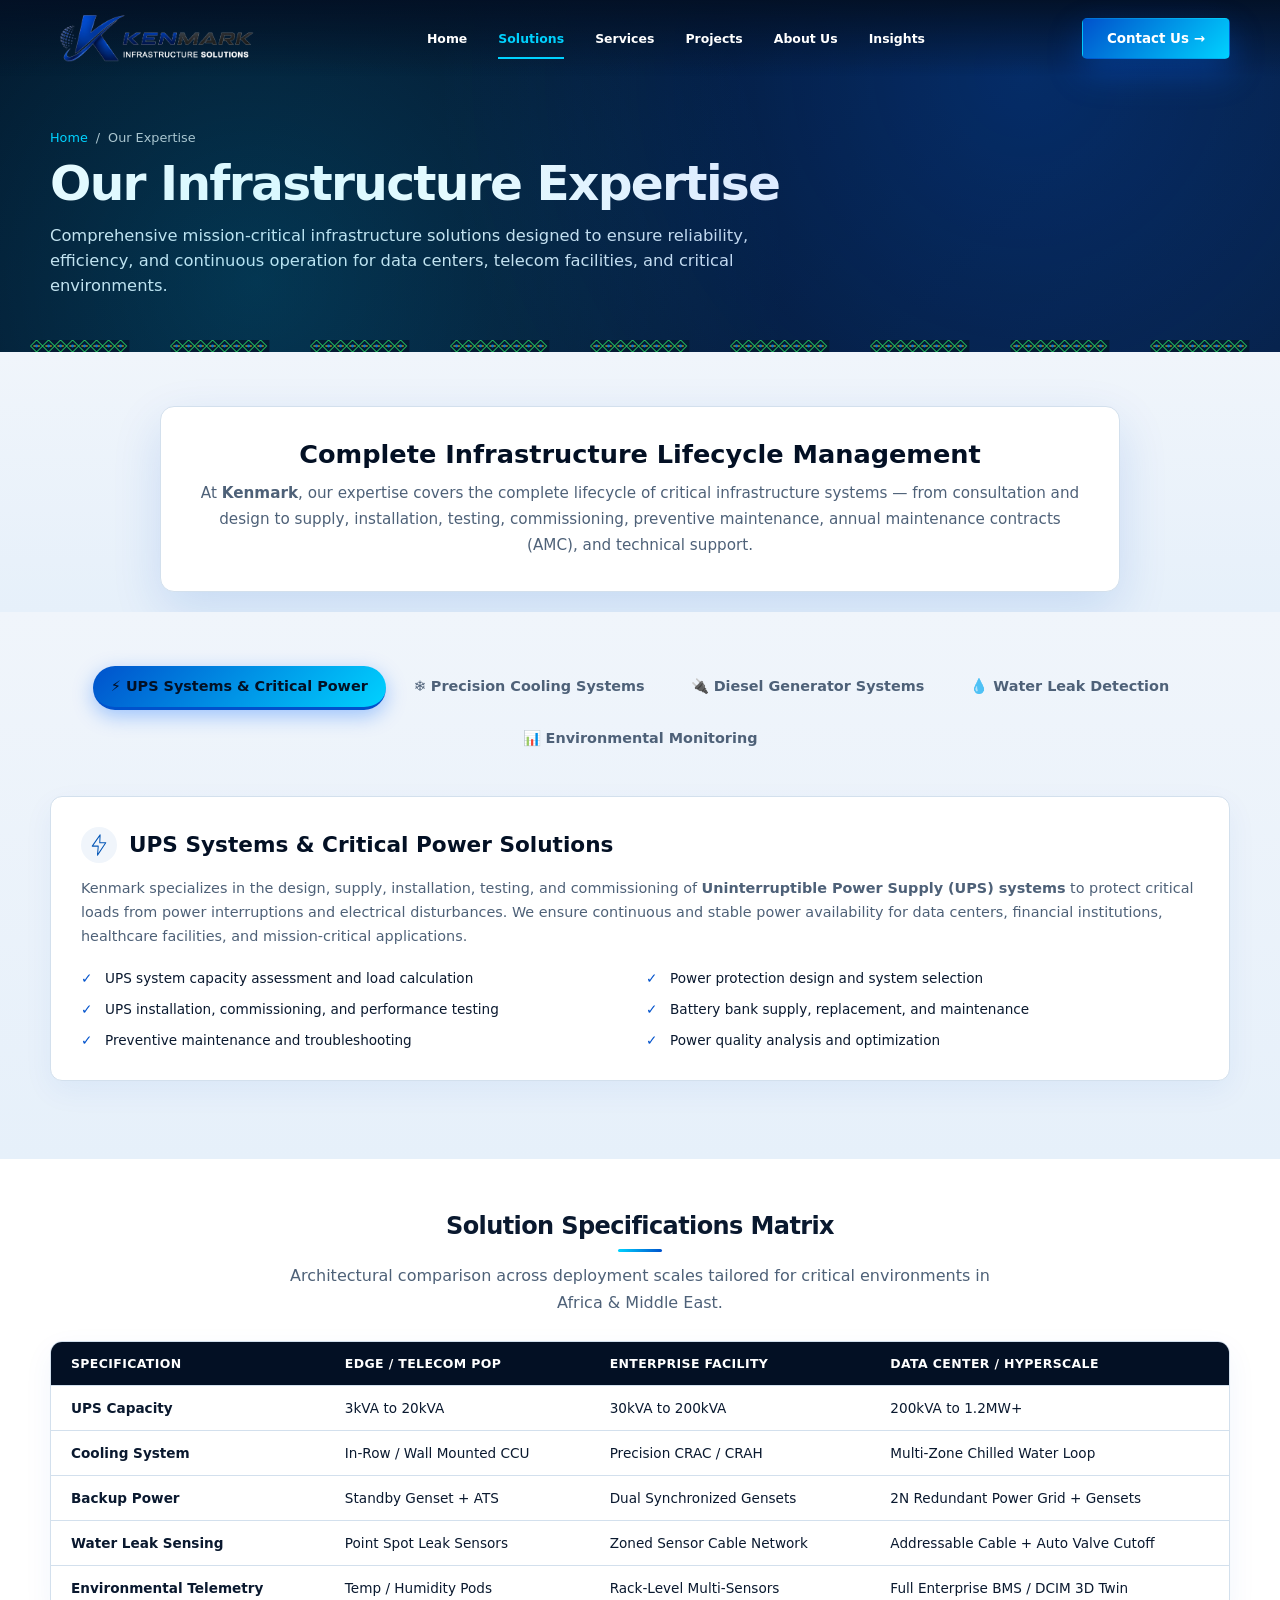
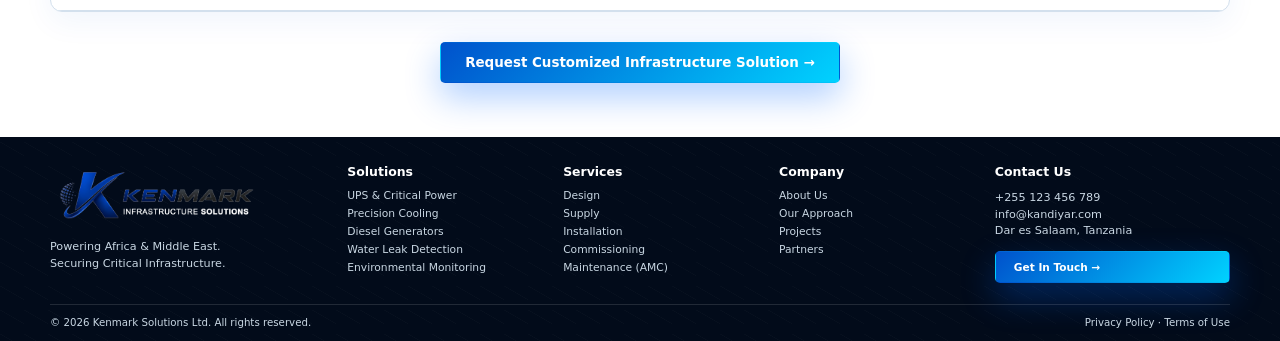
==== solutions.html @ 5325b86f "Add files via upload" ====
<!doctype html>
<!-- ============================================================
     Project   : Kenmark Solutions Ltd — Website
     Author    : Vinoth Sakthivel
     Email     : vinoth@kandiyar.com
     Version   : 1.0
     ============================================================ -->
<html lang="en">

<head>
  <meta charset="utf-8">
  <meta name="viewport" content="width=device-width,initial-scale=1">
  <meta name="description"
    content="Kenmark Expertise — UPS Systems, Precision Cooling, Generators, Water Leak Detection, and Environmental Monitoring across Africa & Middle East.">
  <title>Our Expertise & Solutions — Kenmark Solutions Ltd</title>
  <link rel="stylesheet" href="css/style.css">
</head>

<body>
  <header class="site-header">
    <div class="container nav">
      <a href="index.html"><img class="logo" src="assets/logo.svg" alt="Kenmark Solutions Ltd"></a>
      <nav class="nav-links" aria-label="Main navigation">
        <a href="index.html">Home</a>
        <a href="solutions.html" class="active">Solutions</a>
        <a href="services.html">Services</a>
        <a href="projects.html">Projects</a>
        <a href="about.html">About Us</a>
        <a href="insights.html">Insights</a>
      </nav>
      <div class="nav-actions">
        <a class="btn btn-primary" href="contact.html">Contact Us →</a>
        <button class="menu-btn" aria-label="Open navigation">☰</button>
      </div>
    </div>
  </header>

  <main>
    <section class="page-hero">
      <div class="container">
        <div class="breadcrumb">
          <a href="index.html">Home</a> <span>/</span> <span>Our Expertise</span>
        </div>
        <h1 class="page-title reveal visible">Our Infrastructure Expertise</h1>
        <p class="page-subtitle reveal visible delay1">
          Comprehensive mission-critical infrastructure solutions designed to ensure reliability, efficiency, and
          continuous operation for data centers, telecom facilities, and critical environments.
        </p>
      </div>
    </section>

    <!-- Overview Intro -->
    <section class="py-section bg-light" style="padding-bottom:20px;">
      <div class="container">
        <div
          style="background:#fff; border-radius:14px; padding:32px; border:1px solid var(--line); box-shadow:var(--shadow); max-width:960px; margin:0 auto; text-align:center;">
          <h2 style="color:var(--navy); font-size:1.6rem; margin:0 0 12px;">Complete Infrastructure Lifecycle Management
          </h2>
          <p style="color:var(--muted); font-size:0.95rem; line-height:1.7; margin:0;">
            At <strong>Kenmark</strong>, our expertise covers the complete lifecycle of critical infrastructure systems
            — from consultation and design to supply, installation, testing, commissioning, preventive maintenance,
            annual maintenance contracts (AMC), and technical support.
          </p>
        </div>
      </div>
    </section>

    <!-- Tabbed Expertise Categories -->
    <section class="py-section bg-light">
      <div class="container tabs-container">
        <div class="filter-bar">
          <button class="filter-btn active tab-btn" data-tab="ups-tab">⚡ UPS Systems & Critical Power</button>
          <button class="filter-btn tab-btn" data-tab="cooling-tab">❄️ Precision Cooling Systems</button>
          <button class="filter-btn tab-btn" data-tab="generator-tab">🔌 Diesel Generator Systems</button>
          <button class="filter-btn tab-btn" data-tab="leak-tab">💧 Water Leak Detection</button>
          <button class="filter-btn tab-btn" data-tab="monitoring-tab">📊 Environmental Monitoring</button>
        </div>

        <!-- 1. UPS Systems & Critical Power -->
        <div class="tab-content active" id="ups-tab">
          <div class="solution-detail-card reveal visible">
            <h3><img src="assets/icons/power.svg" alt=""> UPS Systems & Critical Power Solutions</h3>
            <p style="color:var(--muted); font-size:0.9rem; line-height:1.65;">
              Kenmark specializes in the design, supply, installation, testing, and commissioning of
              <strong>Uninterruptible Power Supply (UPS) systems</strong> to protect critical loads from power
              interruptions and electrical disturbances. We ensure continuous and stable power availability for data
              centers, financial institutions, healthcare facilities, and mission-critical applications.
            </p>
            <ul class="solution-features-list" style="margin-top:20px;">
              <li>UPS system capacity assessment and load calculation</li>
              <li>Power protection design and system selection</li>
              <li>UPS installation, commissioning, and performance testing</li>
              <li>Battery bank supply, replacement, and maintenance</li>
              <li>Preventive maintenance and troubleshooting</li>
              <li>Power quality analysis and optimization</li>
            </ul>
          </div>
        </div>

        <!-- 2. Precision Cooling Systems -->
        <div class="tab-content" id="cooling-tab">
          <div class="solution-detail-card">
            <h3><img src="assets/icons/cooling.svg" alt=""> Precision Cooling Systems</h3>
            <p style="color:var(--muted); font-size:0.9rem; line-height:1.65;">
              Maintaining the correct temperature and humidity conditions is essential for data center reliability.
              Kenmark provides advanced <strong>precision cooling solutions</strong> to maintain optimal environmental
              conditions for sensitive IT equipment, preventing overheating and extending equipment operational life.
            </p>
            <ul class="solution-features-list" style="margin-top:20px;">
              <li>CRAC / CCU precision air conditioning systems</li>
              <li>Cooling capacity assessment and system selection</li>
              <li>Server room cooling analysis and hot spot identification</li>
              <li>Airflow management and cooling optimization</li>
              <li>Installation, commissioning, and servicing</li>
              <li>Preventive maintenance and energy efficiency improvement</li>
            </ul>
          </div>
        </div>

        <!-- 3. Diesel Generator Systems -->
        <div class="tab-content" id="generator-tab">
          <div class="solution-detail-card">
            <h3><img src="assets/icons/power.svg" alt=""> Diesel Generator Systems</h3>
            <p style="color:var(--muted); font-size:0.9rem; line-height:1.65;">
              Kenmark delivers dependable backup power solutions to ensure business continuity during utility power
              failures. We help organizations maintain uninterrupted operations with reliable standby power solutions.
            </p>
            <ul class="solution-features-list" style="margin-top:20px;">
              <li>Generator capacity assessment and load calculation</li>
              <li>Supply, installation, and commissioning support</li>
              <li>Synchronization and integration with critical power systems</li>
              <li>Preventive maintenance and performance testing</li>
              <li>Fuel system and operational reliability checks</li>
              <li>Automatic transfer switch (ATS) integration</li>
            </ul>
          </div>
        </div>

        <!-- 4. Water Leak Detection Systems -->
        <div class="tab-content" id="leak-tab">
          <div class="solution-detail-card">
            <h3><img src="assets/icons/security.svg" alt=""> Water Leak Detection Systems</h3>
            <p style="color:var(--muted); font-size:0.9rem; line-height:1.65;">
              Water leakage can create significant risks in data centers and critical facilities. Kenmark provides
              intelligent <strong>water leak detection solutions</strong> designed to identify and prevent potential
              damage to minimize downtime and protect infrastructure assets.
            </p>
            <ul class="solution-features-list" style="margin-top:20px;">
              <li>Leak detection cable and sensor installation</li>
              <li>Monitoring system integration</li>
              <li>Early warning alerts and alarm configuration</li>
              <li>Protection for raised floors, cooling systems, and critical areas</li>
              <li>Zone-based & addressable leak locating</li>
              <li>Automated shut-off valve integration</li>
            </ul>
          </div>
        </div>

        <!-- 5. Data Center Environmental Monitoring Systems -->
        <div class="tab-content" id="monitoring-tab">
          <div class="solution-detail-card">
            <h3><img src="assets/icons/monitoring.svg" alt=""> Data Center Environmental Monitoring Systems</h3>
            <p style="color:var(--muted); font-size:0.9rem; line-height:1.65;">
              Kenmark provides advanced environmental monitoring solutions to maintain visibility and control over
              critical data center conditions. By providing real-time visibility, we help customers identify potential
              risks, improve efficiency, and maintain a highly reliable operating environment.
            </p>
            <ul class="solution-features-list" style="margin-top:20px;">
              <li>Temperature and humidity monitoring</li>
              <li>Rack-level environmental monitoring</li>
              <li>Power and energy monitoring</li>
              <li>Alarm management and notification systems</li>
              <li>Integration with BMS / DCIM platforms</li>
              <li>Real-time telemetry & historical audit reporting</li>
            </ul>
          </div>
        </div>

      </div>
    </section>

    <!-- Technical Spec Table Section -->
    <section class="py-section" style="background:#fff;">
      <div class="container">
        <h2 class="title">Solution Specifications Matrix</h2>
        <p class="subtitle">Architectural comparison across deployment scales tailored for critical environments in
          Africa & Middle East.</p>

        <div class="spec-table-wrapper">
          <table class="spec-table">
            <thead>
              <tr>
                <th>Specification</th>
                <th>Edge / Telecom POP</th>
                <th>Enterprise Facility</th>
                <th>Data Center / Hyperscale</th>
              </tr>
            </thead>
            <tbody>
              <tr>
                <td><strong>UPS Capacity</strong></td>
                <td>3kVA to 20kVA</td>
                <td>30kVA to 200kVA</td>
                <td>200kVA to 1.2MW+</td>
              </tr>
              <tr>
                <td><strong>Cooling System</strong></td>
                <td>In-Row / Wall Mounted CCU</td>
                <td>Precision CRAC / CRAH</td>
                <td>Multi-Zone Chilled Water Loop</td>
              </tr>
              <tr>
                <td><strong>Backup Power</strong></td>
                <td>Standby Genset + ATS</td>
                <td>Dual Synchronized Gensets</td>
                <td>2N Redundant Power Grid + Gensets</td>
              </tr>
              <tr>
                <td><strong>Water Leak Sensing</strong></td>
                <td>Point Spot Leak Sensors</td>
                <td>Zoned Sensor Cable Network</td>
                <td>Addressable Cable + Auto Valve Cutoff</td>
              </tr>
              <tr>
                <td><strong>Environmental Telemetry</strong></td>
                <td>Temp / Humidity Pods</td>
                <td>Rack-Level Multi-Sensors</td>
                <td>Full Enterprise BMS / DCIM 3D Twin</td>
              </tr>
            </tbody>
          </table>
        </div>

        <div style="text-align:center; margin-top:30px;">
          <a href="contact.html" class="btn btn-primary">Request Customized Infrastructure Solution →</a>
        </div>
      </div>
    </section>
  </main>

  <footer>
    <div class="container">
      <div class="footer-grid">
        <div>
          <img class="footer-logo" src="assets/logo.svg" alt="Kenmark Solutions Ltd">
          <p>Powering Africa & Middle East.<br>Securing Critical Infrastructure.</p>
        </div>
        <div>
          <h4>Solutions</h4>
          <a href="solutions.html">UPS & Critical Power</a>
          <a href="solutions.html">Precision Cooling</a>
          <a href="solutions.html">Diesel Generators</a>
          <a href="solutions.html">Water Leak Detection</a>
          <a href="solutions.html">Environmental Monitoring</a>
        </div>
        <div>
          <h4>Services</h4>
          <a href="services.html">Design</a>
          <a href="services.html">Supply</a>
          <a href="services.html">Installation</a>
          <a href="services.html">Commissioning</a>
          <a href="services.html">Maintenance (AMC)</a>
        </div>
        <div>
          <h4>Company</h4>
          <a href="about.html">About Us</a>
          <a href="services.html">Our Approach</a>
          <a href="projects.html">Projects</a>
          <a href="about.html#partners">Partners</a>
        </div>
        <div>
          <h4>Contact Us</h4>
          <p>+255 123 456 789<br>info@kandiyar.com<br>Dar es Salaam, Tanzania</p>
          <a class="btn btn-primary" href="contact.html">Get In Touch →</a>
        </div>
      </div>
      <div class="copyright">
        <span>© 2026 Kenmark Solutions Ltd. All rights reserved.</span>
        <span>Privacy Policy · Terms of Use</span>
      </div>
    </div>
  </footer>

  <script src="js/app.js"></script>
</body>

</html>
---- css/style.css ----
/*
 * ============================================================
 *  Project   : Kenmark Solutions Ltd — Website
 *  Author    : Vinoth Sakthivel
 *  Email     : vinoth@kandiyar.com
 *  Version   : 1.0
 * ============================================================
 */
:root{
  --navy:#031024;--navy-2:#081d3d;--blue:#0052cc;--electric:#0066ff;--cyan:#00d2ff;--accent:#00d2ff;--gold:#00d2ff;
  --ink:#0a192f;--muted:#4e6178;--surface:#f0f5fb;--line:#d3e0ed;--white:#fff;--container:1180px;
  --shadow:0 18px 50px rgba(0,82,204,.14)
}
*{box-sizing:border-box}html{scroll-behavior:smooth}body{margin:0;font-family:Inter,system-ui,-apple-system,"Segoe UI",sans-serif;color:var(--ink);background:#fff;overflow-x:hidden}
img{display:block;max-width:100%}a{text-decoration:none;color:inherit}button{font:inherit}.container{width:min(calc(100% - 40px),var(--container));margin:auto}
.section{padding:34px 0}.title{text-align:center;font-size:1.5rem;line-height:1.15;letter-spacing:-.025em;margin:0 0 10px}.title:after{content:"";display:block;width:44px;height:3px;margin:9px auto 0;background:linear-gradient(90deg,var(--cyan),var(--blue));border-radius:3px}.subtitle{max-width:720px;margin:0 auto;color:var(--muted);text-align:center;line-height:1.7}
.btn{display:inline-flex;align-items:center;justify-content:center;gap:10px;padding:12px 24px;border-radius:5px;font-size:.84rem;font-weight:800;border:1px solid transparent;transition:.25s}.btn:hover{transform:translateY(-3px)}
.btn-primary{color:#fff;background:linear-gradient(135deg,var(--blue),var(--cyan));box-shadow:0 14px 35px rgba(0,102,255,.32)}.btn-primary:hover{background:linear-gradient(135deg,#0044b3,#00bfff);box-shadow:0 16px 40px rgba(0,102,255,.45)}
.btn-outline{color:#fff;border-color:rgba(255,255,255,.55);background:rgba(255,255,255,.04);backdrop-filter:blur(10px)}
.site-header{position:fixed;inset:0 0 auto;z-index:60;transition:.3s;background:linear-gradient(to bottom,rgba(3,16,36,.92),transparent)}
.site-header.scrolled{background:rgba(3,16,36,.95);backdrop-filter:blur(16px);box-shadow:0 8px 28px rgba(0,0,0,.25)}
.nav{height:76px;display:flex;align-items:center;justify-content:space-between;gap:25px}.logo{width:220px;height:auto}.nav-links{display:flex;gap:31px;color:#fff;font-weight:600;font-size:.78rem}.nav-links a{position:relative}.nav-links a:after{content:"";position:absolute;left:0;right:100%;bottom:-13px;height:2px;background:var(--cyan);transition:.25s}.nav-links a:hover:after{right:0}
.nav-actions{display:flex;gap:20px;align-items:center}.nav-actions .btn{min-width:145px}.flag{width:27px;border-radius:2px}.menu-btn{display:none;background:none;border:0;color:#fff;font-size:1.5rem}

.hero{min-height:490px;height:50vw;max-height:600px;position:relative;color:#fff;display:flex;align-items:center;background:var(--navy);overflow:hidden}
.hero:before{content:"";position:absolute;inset:0;background:linear-gradient(90deg,#031024 0%,rgba(3,16,36,.97) 40%,rgba(3,16,36,.50) 67%,rgba(3,16,36,.18)),url("../assets/images/hero-data-center-kilimanjaro.jpg") 72% center/cover no-repeat;transform:scale(1.03);animation:heroZoom 16s ease-in-out infinite alternate}
@keyframes heroZoom{to{transform:scale(1.10) translateX(-1.2%)}}
.hero:after{content:"";position:absolute;inset:0;background:radial-gradient(circle at 26% 47%,rgba(0,102,255,.28),transparent 33%),linear-gradient(to top,rgba(3,16,36,.5),transparent 40%)}
.hero-inner{position:relative;z-index:2;padding-top:82px}.hero-copy{max-width:550px}.hero h1{font-size:clamp(2.7rem,4.25vw,4rem);line-height:1.05;letter-spacing:-.04em;margin:0 0 14px}.hero h1 span{color:var(--cyan)}
.hero p{font-size:1rem;line-height:1.45;color:#eef5fa;max-width:520px;margin:0}.hero-actions{display:flex;gap:16px;flex-wrap:wrap;margin-top:18px}.hero-actions .btn{min-width:180px}
.feature-row{display:grid;grid-template-columns:repeat(4,1fr);gap:0;margin-top:28px;max-width:710px}.feature{display:flex;gap:10px;align-items:center;padding:10px 14px 0 0;font-size:.72rem;line-height:1.4;font-weight:700}.feature img{width:32px;height:32px;filter:drop-shadow(0 2px 4px rgba(0,102,255,.3))}
.pattern-bar{position:absolute;left:0;right:0;bottom:0;height:17px;z-index:3;background:url("../assets/icons/tanzania-pattern.svg") center/140px 17px repeat-x}

.process{background:#fff}.process-grid{display:grid;grid-template-columns:repeat(5,1fr) 1.1fr;gap:18px;margin-top:20px;position:relative}.process-grid:before{content:"";position:absolute;left:7%;right:15%;top:43px;border-top:2px dotted #00bfff}
.process-item{text-align:center;position:relative;z-index:1}.orb{width:82px;height:82px;margin:0 auto 10px;border-radius:50%;background:#fff;border:1px solid var(--line);box-shadow:0 7px 20px rgba(3,16,36,.13),0 0 0 6px rgba(0,102,255,.05);display:grid;place-items:center;transition:.35s}.orb img{width:43px}.process-item:hover .orb{transform:translateY(-9px) rotate(3deg);border-color:#00d2ff;box-shadow:0 18px 40px rgba(0,102,255,.25)}
.process-item h3{margin:0 0 5px;font-size:.92rem;line-height:1.05}.process-item p{margin:0;color:var(--muted);font-size:.72rem;line-height:1.4}.map-badge{display:flex;align-items:center;justify-content:center;position:relative;z-index:1}.map-badge img{width:180px}

.solutions{background:linear-gradient(180deg,#f0f5fb,#e6f0fa);padding-top:0}.solution-shell{background:rgba(225,236,248,.8);border:1px solid #d3e2f2;border-radius:10px;padding:16px 18px 20px;box-shadow:0 12px 35px rgba(3,16,36,.07)}
.solutions .title{font-size:1.25rem}.solutions .title:after{display:none}.solution-grid{display:grid;grid-template-columns:repeat(6,1fr);gap:10px;margin-top:14px}.solution-card{background:#fff;border-radius:7px;overflow:hidden;box-shadow:0 7px 18px rgba(3,16,36,.07);border:1px solid #d8e4f0;transition:.35s;transform-style:preserve-3d;position:relative}
.solution-card:after{content:"";position:absolute;bottom:0;left:25%;right:25%;height:2px;background:var(--blue)}.solution-card:nth-child(6):after{background:var(--cyan)}.solution-card:hover{transform:translateY(-9px);box-shadow:0 22px 45px rgba(0,82,204,.18)}.solution-image{height:112px;width:100%;object-fit:cover}.solution-body{padding:17px 13px 18px}.solution-icon{width:40px;height:40px;margin-top:-38px;margin-bottom:7px;border-radius:50%;background:#fff;padding:8px;box-shadow:0 4px 15px rgba(0,0,0,.15)}.solution-card h3{font-size:.87rem;line-height:1.05;margin:0 0 6px}.solution-card p{font-size:.69rem;line-height:1.4;color:var(--muted);margin:0}

.why{color:#fff;position:relative;background:linear-gradient(90deg,#031024 0%,#082852 50%,rgba(3,16,36,.45)),url("../assets/images/dar-es-salaam.jpg") right center/55% 100% no-repeat;overflow:hidden}
.why:after{content:"";position:absolute;right:-60px;top:-160px;width:360px;height:360px;border-radius:50%;background:conic-gradient(#0052cc 0 25%,#00d2ff 25% 50%,#031024 50% 75%,#0066ff 75% 100%);opacity:.65}
.why{padding:27px 0}.why-inner{position:relative;z-index:2;max-width:740px;margin-left:max(20px,calc((100% - var(--container))/2))}.why h2{font-size:1.35rem;margin:0 0 20px}.why h2:after{content:"";display:block;width:34px;height:2px;margin-top:8px;background:var(--cyan)}.reasons{display:grid;grid-template-columns:repeat(4,1fr);gap:22px}.reason{font-size:.72rem}.reason strong{display:block;margin-bottom:7px}.reason p{color:#d0dfeb;line-height:1.45;margin:0}

.stats-partners{display:grid;grid-template-columns:.85fr 1.35fr;min-height:205px}.stats-panel{padding:25px 50px;background:linear-gradient(135deg,#003db3,#031024);color:#fff}.stats-panel h2,.partner-panel h2{font-size:1.25rem;margin:0}.stats-grid{display:grid;grid-template-columns:repeat(4,1fr);gap:16px;margin:18px 0}.stat{padding-right:10px;border-right:1px solid rgba(255,255,255,.14)}.stat:last-child{border:0}.stat b{display:block;color:var(--cyan);font-size:1.55rem}.stat span{font-size:.67rem;color:#d9e5ef}
.stats-panel .btn{padding:9px 20px;font-size:.7rem}.partner-panel{padding:25px 42px 0;background:#f4f8fc}.partner-panel h2{color:#0052cc}.industry-grid{display:grid;grid-template-columns:repeat(6,1fr);gap:12px;margin-top:14px}.industry{text-align:center;color:var(--navy);font-size:.68rem}.industry .industry-icon{font-size:1.65rem;color:var(--blue);margin-bottom:6px}
.partner-logos{display:flex;justify-content:space-around;align-items:center;gap:20px;flex-wrap:wrap;margin:14px -42px 0;padding:16px 28px;border-top:1px solid #dce6ef;background:#fff}.partner-logos img{width:auto;height:34px;max-width:135px;object-fit:contain;filter:saturate(.95);transition:transform .25s ease,filter .25s ease}.partner-logos img.partner-logo-large{height:46px;max-width:165px}.partner-logos img:hover{transform:translateY(-2px);filter:saturate(1.15)}

footer{background:#020b1a;color:#c9d7e3;padding:27px 0 13px;position:relative}footer:before{content:"";position:absolute;inset:0;background-image:linear-gradient(30deg,transparent 0 49%,rgba(255,255,255,.025) 50% 51%,transparent 52%);background-size:24px 24px;pointer-events:none}.footer-grid{position:relative;display:grid;grid-template-columns:1.45fr 1fr 1fr 1fr 1.3fr;gap:35px}.footer-logo{width:220px;margin-bottom:13px}.footer-grid h4{color:#fff;margin:0 0 10px;font-size:.78rem}.footer-grid a{display:block;font-size:.67rem;margin:5px 0}.footer-grid p{font-size:.7rem;line-height:1.5}.footer-grid .btn{font-size:.66rem;padding:9px 18px}.copyright{position:relative;border-top:1px solid rgba(255,255,255,.12);margin-top:16px;padding-top:11px;font-size:.64rem;display:flex;justify-content:space-between}

.reveal{opacity:0;transform:translateY(30px);transition:opacity .75s ease,transform .75s ease}.reveal.visible{opacity:1;transform:none}.delay1{transition-delay:.08s}.delay2{transition-delay:.16s}.delay3{transition-delay:.24s}.delay4{transition-delay:.32s}
.counter{font-variant-numeric:tabular-nums}

@media(max-width:1000px){
 .nav-links{display:none;position:absolute;top:75px;left:20px;right:20px;flex-direction:column;padding:24px;background:#081d3d;border-radius:14px}.nav-links.open{display:flex}.menu-btn{display:block}.nav-actions .btn{display:none}
 .feature-row{grid-template-columns:1fr 1fr}.process-grid{grid-template-columns:repeat(2,1fr)}.process-grid:before{display:none}.map-badge{grid-column:1/-1}.why-inner{margin:auto}
 .solution-grid{grid-template-columns:repeat(3,1fr)}.reasons{grid-template-columns:1fr 1fr}.stats-partners{grid-template-columns:1fr}.footer-grid{grid-template-columns:1fr 1fr}
}
@media(max-width:650px){
 .container{width:min(calc(100% - 28px),var(--container))}.section{padding:52px 0}.hero{height:auto;min-height:820px}.hero:before{background:linear-gradient(rgba(3,16,36,.86),rgba(3,16,36,.9)),url("../assets/images/hero-data-center-kilimanjaro.jpg") center/cover}.hero h1{font-size:2.9rem}.feature-row{grid-template-columns:1fr}.process-grid,.solution-grid,.reasons,.stats-grid,.industry-grid,.footer-grid{grid-template-columns:1fr}.solution-shell{padding:18px}.solution-image{height:190px}.why{background:linear-gradient(rgba(3,16,36,.91),rgba(3,16,36,.91)),url("../assets/images/dar-es-salaam.jpg") center/cover}.stats-panel,.partner-panel{padding:34px 22px}.partner-logos{margin:20px -22px 0}.copyright{display:block;line-height:1.8}
}
@media(prefers-reduced-motion:reduce){*,*:before,*:after{animation:none!important;transition:none!important;scroll-behavior:auto!important}}

/* Nav active state */
.nav-links a.active{color:var(--cyan)}
.nav-links a.active:after{right:0}

/* Page Sub-Hero Banner */
.page-hero{background:linear-gradient(135deg,var(--navy) 0%,var(--navy-2) 100%);padding:130px 0 54px;color:#fff;position:relative;overflow:hidden}
.page-hero:before{content:"";position:absolute;inset:0;background:radial-gradient(circle at 80% 20%,rgba(0,102,255,0.25),transparent 55%),radial-gradient(circle at 20% 80%,rgba(0,210,255,0.18),transparent 50%)}
.page-hero:after{content:"";position:absolute;left:0;right:0;bottom:0;height:12px;background:url("../assets/icons/tanzania-pattern.svg") center/140px 12px repeat-x}
.breadcrumb{display:flex;align-items:center;gap:8px;font-size:.8rem;color:rgba(255,255,255,.75);margin-bottom:12px;font-weight:500}
.breadcrumb a{color:var(--cyan);transition:color .2s}.breadcrumb a:hover{text-decoration:underline}
.page-title{font-size:clamp(2.1rem,3.8vw,3.2rem);font-weight:800;line-height:1.1;margin:0 0 12px;letter-spacing:-.035em;color:#fff}
.page-subtitle{font-size:1.02rem;color:#dce6ef;max-width:700px;line-height:1.55;margin:0}

/* Common Layout Utilities */
.py-section{padding:54px 0}
.bg-light{background:linear-gradient(180deg,#f0f5fb,#e6f0fa)}
.grid-2{display:grid;grid-template-columns:repeat(2,1fr);gap:28px}
.grid-3{display:grid;grid-template-columns:repeat(3,1fr);gap:26px}
.grid-4{display:grid;grid-template-columns:repeat(4,1fr);gap:22px}

/* Interactive Filter Bar */
.filter-bar{display:flex;justify-content:center;gap:10px;flex-wrap:wrap;margin:0 0 36px}
.filter-btn{padding:9px 22px;border-radius:30px;border:1px solid var(--line);background:#fff;color:var(--navy);font-size:.82rem;font-weight:700;cursor:pointer;transition:all .25s ease}
.filter-btn:hover{background:var(--navy);color:#fff;border-color:var(--navy)}
.filter-btn.active{background:linear-gradient(135deg,var(--blue),var(--cyan));color:#fff;border-color:transparent;box-shadow:0 6px 20px rgba(0,102,255,.35)}

/* Interactive Tabs */
.tab-nav{display:flex;border-bottom:2px solid var(--line);gap:24px;margin-bottom:32px;overflow-x:auto}
.tab-btn{padding:12px 18px;background:none;border:none;font-size:.9rem;font-weight:700;color:var(--muted);cursor:pointer;border-bottom:3px solid transparent;margin-bottom:-2px;transition:all .25s ease;white-space:nowrap}
.tab-btn:hover,.tab-btn.active{color:var(--navy);border-bottom-color:var(--blue)}
.tab-content{display:none}.tab-content.active{display:block;animation:fadeIn .4s ease}
@keyframes fadeIn{from{opacity:0;transform:translateY(8px)}to{opacity:1;transform:none}}

/* Solutions Detail Components */
.solution-detail-card{background:#fff;border-radius:12px;border:1px solid var(--line);box-shadow:0 10px 30px rgba(0,82,204,.06);padding:30px;margin-bottom:24px}
.solution-detail-card h3{margin:0 0 12px;font-size:1.35rem;color:var(--navy);display:flex;align-items:center;gap:12px}
.solution-detail-card h3 img{width:36px;height:36px;background:var(--surface);padding:6px;border-radius:50%}
.solution-features-list{list-style:none;padding:0;margin:18px 0 0;display:grid;grid-template-columns:repeat(2,1fr);gap:12px}
.solution-features-list li{position:relative;padding-left:24px;font-size:.85rem;color:var(--ink);line-height:1.4}
.solution-features-list li:before{content:"✓";position:absolute;left:0;top:0;color:var(--blue);font-weight:800}

/* Spec Comparison Table */
.spec-table-wrapper{overflow-x:auto;background:#fff;border-radius:12px;border:1px solid var(--line);box-shadow:0 10px 30px rgba(0,82,204,.06);margin:24px 0}
.spec-table{width:100%;border-collapse:collapse;font-size:.85rem;text-align:left}
.spec-table th,.spec-table td{padding:14px 20px;border-bottom:1px solid var(--line)}
.spec-table th{background:var(--navy);color:#fff;font-weight:700;font-size:.78rem;letter-spacing:.03em;text-transform:uppercase}
.spec-table tr:hover td{background:#f0f5fb}

/* Project & Case Study Cards */
.project-card{background:#fff;border-radius:12px;overflow:hidden;border:1px solid var(--line);box-shadow:0 8px 26px rgba(0,82,204,.06);transition:transform .3s ease,box-shadow .3s ease;display:flex;flex-direction:column}
.project-card:hover{transform:translateY(-7px);box-shadow:0 20px 45px rgba(0,82,204,.16)}
.project-card-img{height:190px;width:100%;object-fit:cover;position:relative}
.project-badge{position:absolute;top:14px;left:14px;padding:5px 12px;border-radius:20px;background:var(--navy);color:var(--cyan);font-size:.7rem;font-weight:800;letter-spacing:.02em}
.project-card-body{padding:22px;display:flex;flex-direction:column;flex:1}
.project-card h3{font-size:1.15rem;margin:0 0 8px;line-height:1.3;color:var(--navy)}
.project-card p{font-size:.84rem;color:var(--muted);line-height:1.55;margin:0 0 16px;flex:1}
.project-stats-mini{display:grid;grid-template-columns:repeat(3,1fr);gap:8px;padding-top:14px;border-top:1px solid var(--line);text-align:center;font-size:.74rem}
.project-stats-mini div strong{display:block;color:var(--blue);font-size:.95rem;font-weight:800}

/* SLA & Service Cards */
.sla-card{background:#fff;border:1px solid var(--line);border-radius:12px;padding:28px;box-shadow:0 8px 25px rgba(0,82,204,.06);transition:transform .3s ease,border-color .3s ease;position:relative;overflow:hidden}
.sla-card.recommended{border:2px solid var(--blue)}
.sla-card.recommended:before{content:"POPULAR";position:absolute;top:15px;right:-30px;background:linear-gradient(135deg,var(--blue),var(--cyan));color:#fff;font-size:.65rem;font-weight:800;padding:4px 30px;transform:rotate(45deg)}
.sla-card:hover{transform:translateY(-5px);border-color:var(--blue)}
.sla-title{font-size:1.25rem;font-weight:800;color:var(--navy);margin:0 0 6px}
.sla-subtitle{font-size:.8rem;color:var(--muted);margin-bottom:18px}
.sla-features{list-style:none;padding:0;margin:0 0 24px}
.sla-features li{padding:8px 0;border-bottom:1px dashed var(--line);font-size:.83rem;display:flex;align-items:center;gap:10px}
.sla-features li span{color:var(--blue);font-weight:800}

/* Team & Leadership Cards */
.team-card{background:#fff;border-radius:12px;overflow:hidden;border:1px solid var(--line);box-shadow:0 8px 24px rgba(0,82,204,.06);text-align:center;padding:28px 20px;transition:transform .3s ease}
.team-card:hover{transform:translateY(-6px);box-shadow:0 18px 40px rgba(0,82,204,.14)}
.team-avatar{width:96px;height:96px;border-radius:50%;margin:0 auto 16px;background:linear-gradient(135deg,var(--navy),var(--blue));display:grid;place-items:center;color:#fff;font-size:2.2rem;font-weight:800;box-shadow:0 8px 20px rgba(0,82,204,.2);border:3px solid #fff}
.team-card h3{margin:0 0 4px;font-size:1.05rem;color:var(--navy)}
.team-card .role{color:var(--blue);font-size:.78rem;font-weight:700;margin-bottom:12px}
.team-card p{font-size:.78rem;color:var(--muted);line-height:1.5;margin:0}

/* Article / Insight Cards */
.article-card{background:#fff;border-radius:12px;overflow:hidden;border:1px solid var(--line);box-shadow:0 8px 24px rgba(0,82,204,.06);display:flex;flex-direction:column;transition:transform .3s ease}
.article-card:hover{transform:translateY(-6px);box-shadow:0 18px 40px rgba(0,82,204,.14)}
.article-banner{height:160px;background:linear-gradient(135deg,var(--navy-2),var(--blue));position:relative;display:flex;align-items:flex-end;padding:16px;color:#fff}
.article-category{position:absolute;top:14px;left:14px;background:rgba(3,16,36,.85);color:var(--cyan);font-size:.68rem;font-weight:800;padding:4px 10px;border-radius:4px;backdrop-filter:blur(4px)}
.article-body{padding:22px;display:flex;flex-direction:column;flex:1}
.article-date{font-size:.72rem;color:var(--muted);margin-bottom:8px}
.article-title{font-size:1.1rem;line-height:1.35;margin:0 0 10px;color:var(--navy)}
.article-excerpt{font-size:.83rem;color:var(--muted);line-height:1.6;margin:0 0 16px;flex:1}

/* Contact & Quote Form Components */
.contact-wrapper{display:grid;grid-template-columns:1fr 1.35fr;gap:36px;align-items:start}
.contact-info-box{background:linear-gradient(135deg,var(--navy) 0%,var(--navy-2) 100%);color:#fff;border-radius:12px;padding:38px;position:relative;overflow:hidden;box-shadow:var(--shadow)}
.contact-info-box:after{content:"";position:absolute;bottom:0;left:0;right:0;height:8px;background:url("../assets/icons/tanzania-pattern.svg") center/140px 8px repeat-x}
.contact-info-item{display:flex;gap:16px;margin-bottom:28px;align-items:flex-start}
.contact-icon{width:44px;height:44px;border-radius:50%;background:rgba(255,255,255,.1);display:grid;place-items:center;font-size:1.2rem;flex-shrink:0}
.contact-info-item h4{margin:0 0 4px;font-size:.9rem;color:#fff}
.contact-info-item p{margin:0;font-size:.82rem;color:#d0dfeb;line-height:1.5}
.form-box{background:#fff;border:1px solid var(--line);border-radius:12px;padding:36px;box-shadow:var(--shadow)}
.form-group{margin-bottom:20px}
.form-group label{display:block;font-size:.82rem;font-weight:700;color:var(--navy);margin-bottom:6px}
.form-control{width:100%;padding:12px 16px;border:1px solid var(--line);border-radius:6px;font-family:inherit;font-size:.88rem;background:var(--surface);transition:border-color .25s,box-shadow .25s}
.form-control:focus{outline:none;border-color:var(--blue);background:#fff;box-shadow:0 0 0 3px rgba(0,102,255,.15)}
.form-row{display:grid;grid-template-columns:1fr 1fr;gap:18px}
.form-submit-success{background:#eaf3ff;border:1px solid #70abf8;color:#003db3;padding:16px;border-radius:8px;font-size:.88rem;font-weight:600;display:none;margin-top:16px;text-align:center}

@media(max-width:1000px){
 .grid-2,.grid-3,.grid-4,.solution-features-list,.contact-wrapper{grid-template-columns:1fr}
 .form-row{grid-template-columns:1fr}
 .tab-nav{justify-content:flex-start}
}
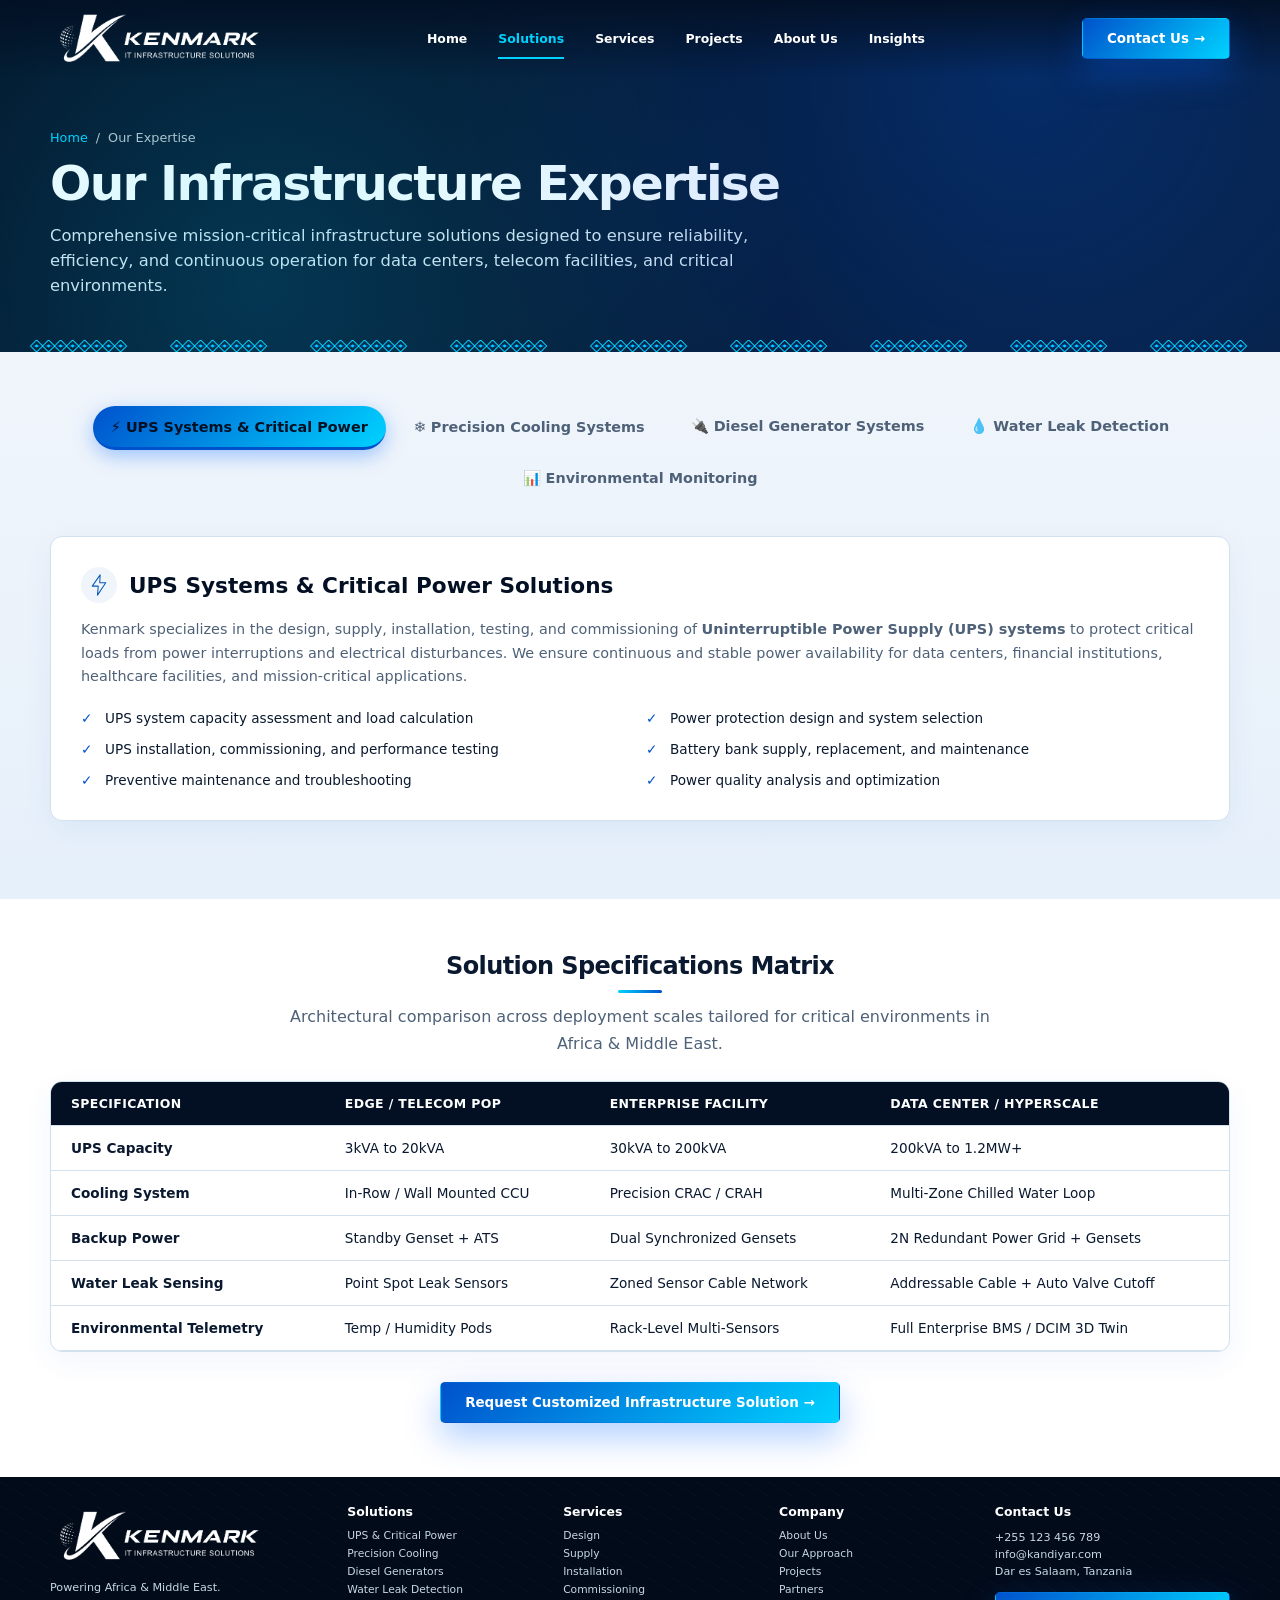
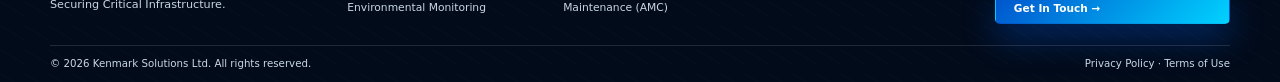
==== commit bc15177f: "Add files via upload" ====
--- a/solutions.html
+++ b/solutions.html
@@ -50,7 +50,7 @@
     </section>
 
     <!-- Overview Intro -->
-    <section class="py-section bg-light" style="padding-bottom:20px;">
+    <!--     <section class="py-section bg-light" style="padding-bottom:20px;">
       <div class="container">
         <div
           style="background:#fff; border-radius:14px; padding:32px; border:1px solid var(--line); box-shadow:var(--shadow); max-width:960px; margin:0 auto; text-align:center;">
@@ -63,7 +63,7 @@
           </p>
         </div>
       </div>
-    </section>
+    </section> -->
 
     <!-- Tabbed Expertise Categories -->
     <section class="py-section bg-light">
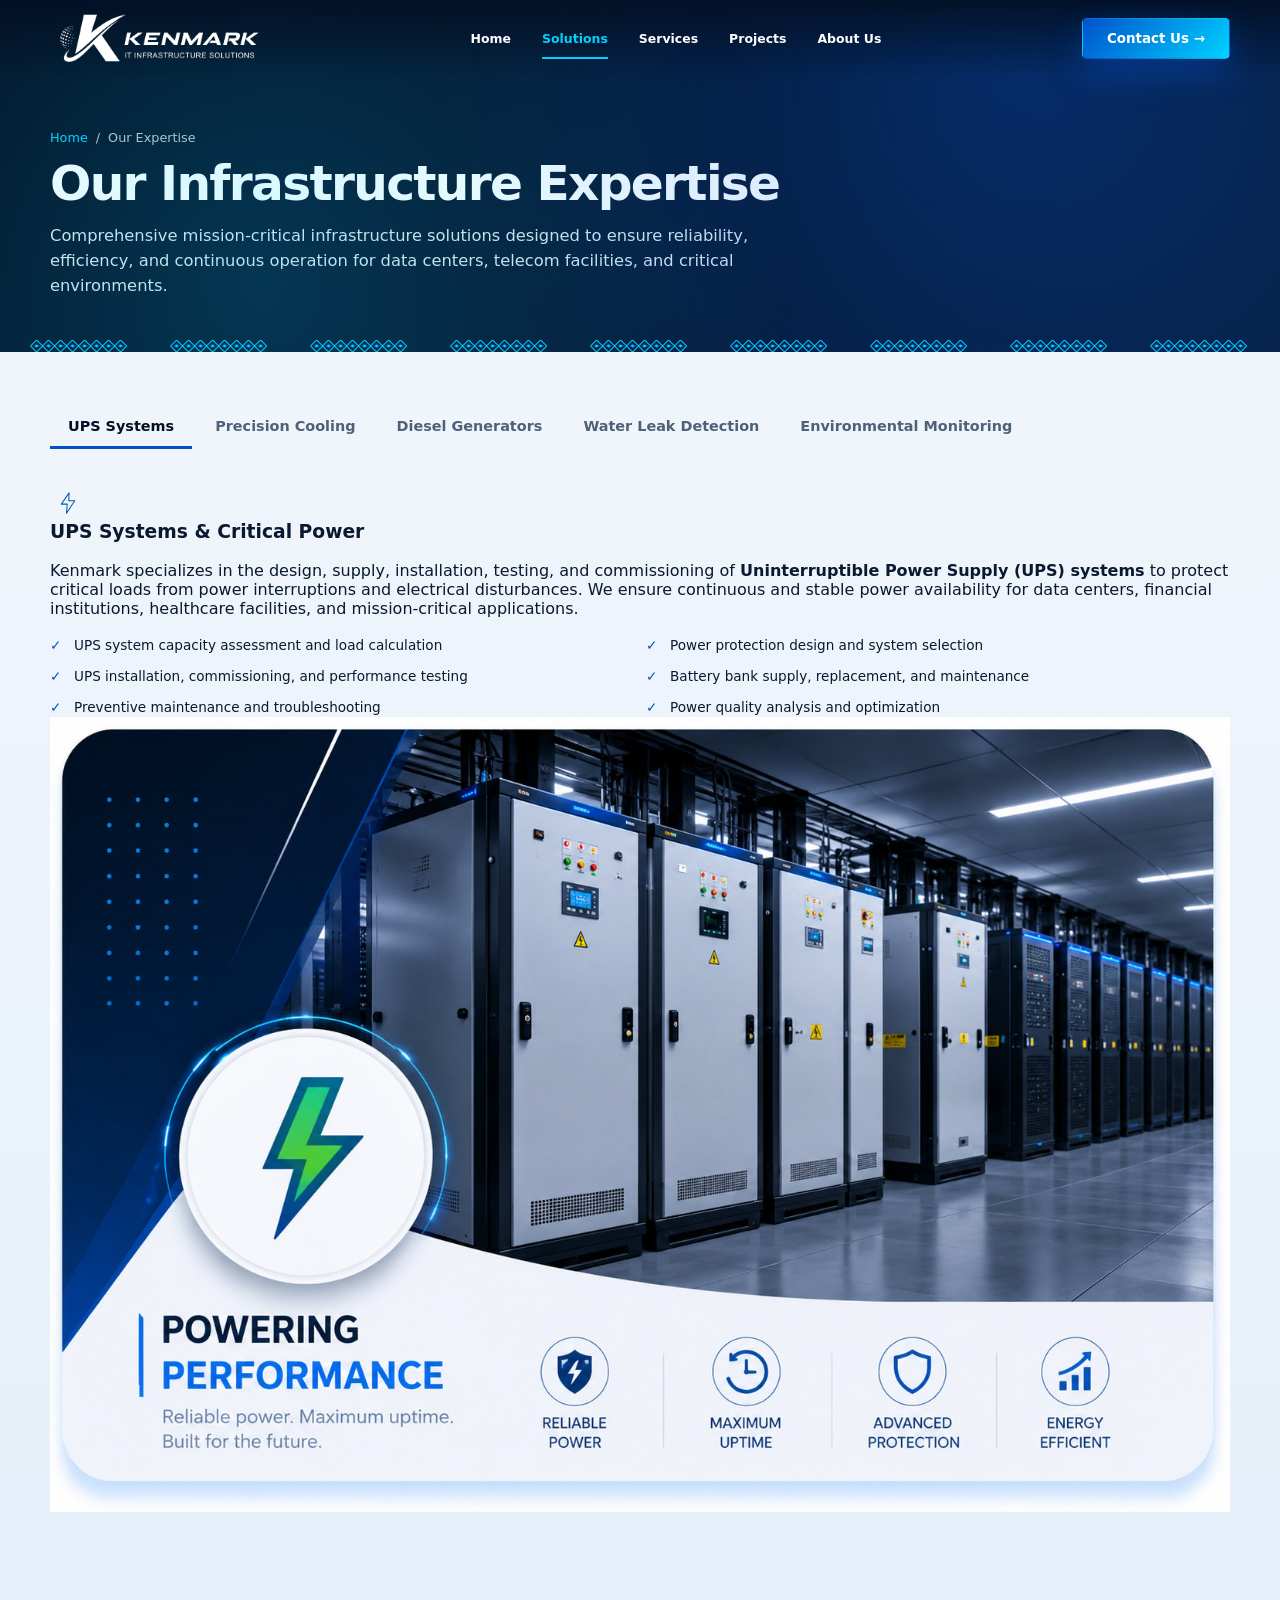
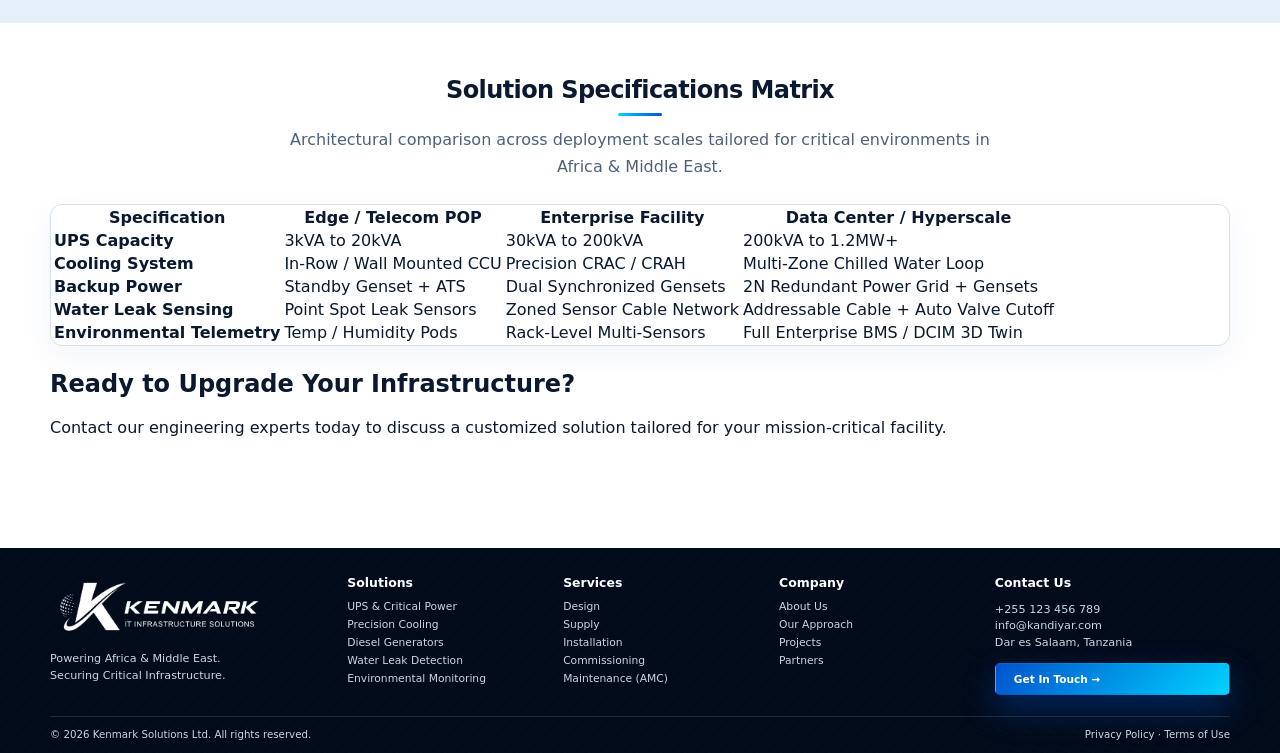
==== commit 0c58103e: "Add files via upload" ====
--- a/solutions.html
+++ b/solutions.html
@@ -26,7 +26,7 @@
         <a href="services.html">Services</a>
         <a href="projects.html">Projects</a>
         <a href="about.html">About Us</a>
-        <a href="insights.html">Insights</a>
+        
       </nav>
       <div class="nav-actions">
         <a class="btn btn-primary" href="contact.html">Contact Us →</a>
@@ -68,45 +68,159 @@
     <!-- Tabbed Expertise Categories -->
     <section class="py-section bg-light">
       <div class="container tabs-container">
-        <div class="filter-bar">
-          <button class="filter-btn active tab-btn" data-tab="ups-tab">⚡ UPS Systems & Critical Power</button>
-          <button class="filter-btn tab-btn" data-tab="cooling-tab">❄️ Precision Cooling Systems</button>
-          <button class="filter-btn tab-btn" data-tab="generator-tab">🔌 Diesel Generator Systems</button>
-          <button class="filter-btn tab-btn" data-tab="leak-tab">💧 Water Leak Detection</button>
-          <button class="filter-btn tab-btn" data-tab="monitoring-tab">📊 Environmental Monitoring</button>
-        </div>
-
-        <!-- 1. UPS Systems & Critical Power -->
-        <div class="tab-content active" id="ups-tab">
-          <div class="solution-detail-card reveal visible">
-            <h3><img src="assets/icons/power.svg" alt=""> UPS Systems & Critical Power Solutions</h3>
-            <p style="color:var(--muted); font-size:0.9rem; line-height:1.65;">
-              Kenmark specializes in the design, supply, installation, testing, and commissioning of
-              <strong>Uninterruptible Power Supply (UPS) systems</strong> to protect critical loads from power
-              interruptions and electrical disturbances. We ensure continuous and stable power availability for data
-              centers, financial institutions, healthcare facilities, and mission-critical applications.
-            </p>
-            <ul class="solution-features-list" style="margin-top:20px;">
-              <li>UPS system capacity assessment and load calculation</li>
-              <li>Power protection design and system selection</li>
-              <li>UPS installation, commissioning, and performance testing</li>
-              <li>Battery bank supply, replacement, and maintenance</li>
-              <li>Preventive maintenance and troubleshooting</li>
-              <li>Power quality analysis and optimization</li>
-            </ul>
-          </div>
-        </div>
-
-        <!-- 2. Precision Cooling Systems -->
-        <div class="tab-content" id="cooling-tab">
-          <div class="solution-detail-card">
-            <h3><img src="assets/icons/cooling.svg" alt=""> Precision Cooling Systems</h3>
-            <p style="color:var(--muted); font-size:0.9rem; line-height:1.65;">
-              Maintaining the correct temperature and humidity conditions is essential for data center reliability.
+        <!-- Solutions Cards Grid -->
+        <div class="solution-tabs" role="tablist">
+          <button class="tab-btn active" data-tab="ups" id="tab-ups" role="tab" aria-controls="ups">UPS Systems</button>
+          <button class="tab-btn" data-tab="cooling" id="tab-cooling" role="tab" aria-controls="cooling">Precision
+            Cooling</button>
+          <button class="tab-btn" data-tab="generator" id="tab-generator" role="tab" aria-controls="generator">Diesel
+            Generators</button>
+          <button class="tab-btn" data-tab="leak" id="tab-leak" role="tab" aria-controls="leak">Water Leak
+            Detection</button>
+          <button class="tab-btn" data-tab="monitoring" id="tab-monitoring" role="tab"
+            aria-controls="monitoring">Environmental Monitoring</button>
+        </div>
+        <BR>
+        <section id="ups" class="tab-content active" role="tabpanel" aria-labelledby="tab-ups">
+          <div class="solution-split-card">
+            <div class="solution-split-content">
+              <h3><img src="assets/icons/power.svg" alt=""
+                  style="width:36px;height:36px;background:var(--surface);padding:6px;border-radius:50%;"> UPS Systems
+                &amp; Critical Power</h3>
+              <p>Kenmark specializes in the design, supply, installation, testing, and commissioning of
+                <strong>Uninterruptible Power Supply (UPS) systems</strong> to protect critical loads from power
+                interruptions and electrical disturbances. We ensure continuous and stable power availability for data
+                centers, financial institutions, healthcare facilities, and mission-critical applications.
+              </p>
+              <ul class="solution-features-list">
+                <li>UPS system capacity assessment and load calculation</li>
+                <li>Power protection design and system selection</li>
+                <li>UPS installation, commissioning, and performance testing</li>
+                <li>Battery bank supply, replacement, and maintenance</li>
+                <li>Preventive maintenance and troubleshooting</li>
+                <li>Power quality analysis and optimization</li>
+              </ul>
+            </div>
+            <div class="solution-split-visual">
+              <img src="assets/images/power-systems.jpg" alt="">
+            </div>
+          </div>
+        </section>
+
+        <section id="cooling" class="tab-content" role="tabpanel" aria-labelledby="tab-cooling">
+          <div class="solution-split-card">
+            <div class="solution-split-content">
+              <h3><img src="assets/icons/cooling.svg" alt=""
+                  style="width:36px;height:36px;background:var(--surface);padding:6px;border-radius:50%;"> Precision
+                Cooling Systems</h3>
+              <p>Maintaining the correct temperature and humidity conditions is essential for data center reliability.
+                Kenmark provides advanced <strong>precision cooling solutions</strong> to maintain optimal environmental
+                conditions for sensitive IT equipment, preventing overheating and extending equipment operational life.
+              </p>
+              <ul class="solution-features-list">
+                <li>CRAC / CCU precision air conditioning systems</li>
+                <li>Cooling capacity assessment and system selection</li>
+                <li>Server room cooling analysis and hot spot identification</li>
+                <li>Airflow management and cooling optimization</li>
+                <li>Installation, commissioning, and servicing</li>
+                <li>Preventive maintenance and energy efficiency improvement</li>
+              </ul>
+            </div>
+            <div class="solution-split-visual">
+              <div><img src="assets/images/cooling-systems.jpg" alt=""></div>
+            </div>
+          </div>
+        </section>
+
+        <section id="generator" class="tab-content" role="tabpanel" aria-labelledby="tab-generator">
+          <div class="solution-split-card">
+            <div class="solution-split-content">
+              <h3><img src="assets/icons/power.svg" alt=""
+                  style="width:36px;height:36px;background:var(--surface);padding:6px;border-radius:50%;"> Diesel
+                Generator Systems</h3>
+              <p>Kenmark delivers dependable backup power solutions to ensure business continuity during utility power
+                failures. We help organizations maintain uninterrupted operations with reliable standby power solutions.
+              </p>
+              <ul class="solution-features-list">
+                <li>Generator capacity assessment and load calculation</li>
+                <li>Supply, installation, and commissioning support</li>
+                <li>Synchronization and integration with critical power systems</li>
+                <li>Preventive maintenance and performance testing</li>
+                <li>Fuel system and operational reliability checks</li>
+                <li>Automatic transfer switch (ATS) integration</li>
+              </ul>
+            </div>
+            <div class="solution-split-visual">
+              <div><img src="assets/images/it-infrastructure.jpg" alt=""></div>
+            </div>
+          </div>
+        </section>
+
+        <section id="leak" class="tab-content" role="tabpanel" aria-labelledby="tab-leak">
+          <div class="solution-split-card">
+            <div class="solution-split-content">
+              <h3><img src="assets/icons/security.svg" alt=""
+                  style="width:36px;height:36px;background:var(--surface);padding:6px;border-radius:50%;"> Water Leak
+                Detection Systems</h3>
+              <p>Water leakage can create significant risks in data centers and critical facilities. Kenmark provides
+                intelligent <strong>water leak detection solutions</strong> designed to identify and prevent potential
+                damage to minimize downtime and protect infrastructure assets.</p>
+              <ul class="solution-features-list">
+                <li>Leak detection cable and sensor installation</li>
+                <li>Monitoring system integration</li>
+                <li>Early warning alerts and alarm configuration</li>
+                <li>Protection for raised floors, cooling systems, and critical areas</li>
+                <li>Zone-based &amp; addressable leak locating</li>
+                <li>Automated shut-off valve integration</li>
+              </ul>
+            </div>
+            <div class="solution-split-visual">
+              <div><img src="assets/images/security-systems.jpg" alt=""></div>
+            </div>
+          </div>
+        </section>
+
+        <section id="monitoring" class="tab-content" role="tabpanel" aria-labelledby="tab-monitoring">
+          <div class="solution-split-card">
+            <div class="solution-split-content">
+              <h3><img src="assets/icons/monitoring.svg" alt=""
+                  style="width:36px;height:36px;background:var(--surface);padding:6px;border-radius:50%;"> Environmental
+                Monitoring</h3>
+              <p>Kenmark provides advanced environmental monitoring solutions to maintain visibility and control over
+                critical data center conditions. By providing real-time visibility, we help customers identify potential
+                risks, improve efficiency, and maintain a highly reliable operating environment.</p>
+              <ul class="solution-features-list">
+                <li>Temperature and humidity monitoring</li>
+                <li>Rack-level environmental monitoring</li>
+                <li>Power and energy monitoring</li>
+                <li>Alarm management and notification systems</li>
+                <li>Integration with BMS / DCIM platforms</li>
+                <li>Real-time telemetry &amp; historical audit reporting</li>
+              </ul>
+            </div>
+            <div class="solution-split-visual">
+              <div><img src="assets/images/dcim-monitoring.jpg" alt=""></div>
+            </div>
+          </div>
+        </section>
+        <BR><BR><BR>
+      </div>
+
+      </div>
+      </div>
+
+      <!-- Precision Cooling Systems -->
+      <!-- <div class="solution-card reveal visible delay1">
+        <div class="solution-split-card">
+          <div class="solution-split-content">
+            <h3><img src="assets/icons/cooling.svg" alt=""
+                style="width:36px;height:36px;background:var(--surface);padding:6px;border-radius:50%;"> Precision
+              Cooling Systems</h3>
+            <p>Maintaining the correct temperature and humidity conditions is essential for data center reliability.
               Kenmark provides advanced <strong>precision cooling solutions</strong> to maintain optimal environmental
               conditions for sensitive IT equipment, preventing overheating and extending equipment operational life.
             </p>
-            <ul class="solution-features-list" style="margin-top:20px;">
+            <ul class="solution-features-list">
               <li>CRAC / CCU precision air conditioning systems</li>
               <li>Cooling capacity assessment and system selection</li>
               <li>Server room cooling analysis and hot spot identification</li>
@@ -115,17 +229,23 @@
               <li>Preventive maintenance and energy efficiency improvement</li>
             </ul>
           </div>
-        </div>
-
-        <!-- 3. Diesel Generator Systems -->
-        <div class="tab-content" id="generator-tab">
-          <div class="solution-detail-card">
-            <h3><img src="assets/icons/power.svg" alt=""> Diesel Generator Systems</h3>
-            <p style="color:var(--muted); font-size:0.9rem; line-height:1.65;">
-              Kenmark delivers dependable backup power solutions to ensure business continuity during utility power
+          <div class="solution-split-visual">
+            <div class="visual-icon"><img src="assets/icons/cooling.svg" alt=""></div>
+          </div>
+        </div>
+      </div> -->
+
+      <!-- Diesel Generator Systems -->
+      <!--  <div class="solution-card reveal visible delay2">
+        <div class="solution-split-card">
+          <div class="solution-split-content">
+            <h3><img src="assets/icons/power.svg" alt=""
+                style="width:36px;height:36px;background:var(--surface);padding:6px;border-radius:50%;"> Diesel
+              Generator Systems</h3>
+            <p>Kenmark delivers dependable backup power solutions to ensure business continuity during utility power
               failures. We help organizations maintain uninterrupted operations with reliable standby power solutions.
             </p>
-            <ul class="solution-features-list" style="margin-top:20px;">
+            <ul class="solution-features-list">
               <li>Generator capacity assessment and load calculation</li>
               <li>Supply, installation, and commissioning support</li>
               <li>Synchronization and integration with critical power systems</li>
@@ -134,18 +254,23 @@
               <li>Automatic transfer switch (ATS) integration</li>
             </ul>
           </div>
-        </div>
-
-        <!-- 4. Water Leak Detection Systems -->
-        <div class="tab-content" id="leak-tab">
-          <div class="solution-detail-card">
-            <h3><img src="assets/icons/security.svg" alt=""> Water Leak Detection Systems</h3>
-            <p style="color:var(--muted); font-size:0.9rem; line-height:1.65;">
-              Water leakage can create significant risks in data centers and critical facilities. Kenmark provides
+          <div class="solution-split-visual">
+            <div class="visual-icon"><img src="assets/icons/power.svg" alt=""></div>
+          </div>
+        </div>
+      </div> -->
+
+      <!-- Water Leak Detection Systems -->
+      <!-- <div class="solution-card reveal visible delay3">
+        <div class="solution-split-card">
+          <div class="solution-split-content">
+            <h3><img src="assets/icons/security.svg" alt=""
+                style="width:36px;height:36px;background:var(--surface);padding:6px;border-radius:50%;"> Water Leak
+              Detection Systems</h3>
+            <p>Water leakage can create significant risks in data centers and critical facilities. Kenmark provides
               intelligent <strong>water leak detection solutions</strong> designed to identify and prevent potential
-              damage to minimize downtime and protect infrastructure assets.
-            </p>
-            <ul class="solution-features-list" style="margin-top:20px;">
+              damage to minimize downtime and protect infrastructure assets.</p>
+            <ul class="solution-features-list">
               <li>Leak detection cable and sensor installation</li>
               <li>Monitoring system integration</li>
               <li>Early warning alerts and alarm configuration</li>
@@ -154,18 +279,23 @@
               <li>Automated shut-off valve integration</li>
             </ul>
           </div>
-        </div>
-
-        <!-- 5. Data Center Environmental Monitoring Systems -->
-        <div class="tab-content" id="monitoring-tab">
-          <div class="solution-detail-card">
-            <h3><img src="assets/icons/monitoring.svg" alt=""> Data Center Environmental Monitoring Systems</h3>
-            <p style="color:var(--muted); font-size:0.9rem; line-height:1.65;">
-              Kenmark provides advanced environmental monitoring solutions to maintain visibility and control over
+          <div class="solution-split-visual">
+            <div class="visual-icon"><img src="assets/icons/security.svg" alt=""></div>
+          </div>
+        </div>
+      </div> -->
+
+      <!-- Environmental Monitoring -->
+      <!--       <div class="solution-card reveal visible delay4">
+        <div class="solution-split-card">
+          <div class="solution-split-content">
+            <h3><img src="assets/icons/monitoring.svg" alt=""
+                style="width:36px;height:36px;background:var(--surface);padding:6px;border-radius:50%;"> Environmental
+              Monitoring</h3>
+            <p>Kenmark provides advanced environmental monitoring solutions to maintain visibility and control over
               critical data center conditions. By providing real-time visibility, we help customers identify potential
-              risks, improve efficiency, and maintain a highly reliable operating environment.
-            </p>
-            <ul class="solution-features-list" style="margin-top:20px;">
+              risks, improve efficiency, and maintain a highly reliable operating environment.</p>
+            <ul class="solution-features-list">
               <li>Temperature and humidity monitoring</li>
               <li>Rack-level environmental monitoring</li>
               <li>Power and energy monitoring</li>
@@ -174,7 +304,12 @@
               <li>Real-time telemetry & historical audit reporting</li>
             </ul>
           </div>
-        </div>
+          <div class="solution-split-visual">
+            <div class="visual-icon"><img src="assets/icons/monitoring.svg" alt=""></div>
+          </div>
+        </div>
+      </div> -->
+      </div>
 
       </div>
     </section>
@@ -182,18 +317,19 @@
     <!-- Technical Spec Table Section -->
     <section class="py-section" style="background:#fff;">
       <div class="container">
-        <h2 class="title">Solution Specifications Matrix</h2>
-        <p class="subtitle">Architectural comparison across deployment scales tailored for critical environments in
+        <h2 class="title reveal visible">Solution Specifications Matrix</h2>
+        <p class="subtitle reveal visible delay1">Architectural comparison across deployment scales tailored for
+          critical environments in
           Africa & Middle East.</p>
 
-        <div class="spec-table-wrapper">
-          <table class="spec-table">
+        <div class="spec-table-wrapper reveal visible delay2">
+          <table class="premium-spec-table">
             <thead>
               <tr>
                 <th>Specification</th>
                 <th>Edge / Telecom POP</th>
                 <th>Enterprise Facility</th>
-                <th>Data Center / Hyperscale</th>
+                <th class="recommended">Data Center / Hyperscale</th>
               </tr>
             </thead>
             <tbody>
@@ -201,38 +337,43 @@
                 <td><strong>UPS Capacity</strong></td>
                 <td>3kVA to 20kVA</td>
                 <td>30kVA to 200kVA</td>
-                <td>200kVA to 1.2MW+</td>
+                <td class="recommended-col">200kVA to 1.2MW+</td>
               </tr>
               <tr>
                 <td><strong>Cooling System</strong></td>
                 <td>In-Row / Wall Mounted CCU</td>
                 <td>Precision CRAC / CRAH</td>
-                <td>Multi-Zone Chilled Water Loop</td>
+                <td class="recommended-col">Multi-Zone Chilled Water Loop</td>
               </tr>
               <tr>
                 <td><strong>Backup Power</strong></td>
                 <td>Standby Genset + ATS</td>
                 <td>Dual Synchronized Gensets</td>
-                <td>2N Redundant Power Grid + Gensets</td>
+                <td class="recommended-col">2N Redundant Power Grid + Gensets</td>
               </tr>
               <tr>
                 <td><strong>Water Leak Sensing</strong></td>
                 <td>Point Spot Leak Sensors</td>
                 <td>Zoned Sensor Cable Network</td>
-                <td>Addressable Cable + Auto Valve Cutoff</td>
+                <td class="recommended-col">Addressable Cable + Auto Valve Cutoff</td>
               </tr>
               <tr>
                 <td><strong>Environmental Telemetry</strong></td>
                 <td>Temp / Humidity Pods</td>
                 <td>Rack-Level Multi-Sensors</td>
-                <td>Full Enterprise BMS / DCIM 3D Twin</td>
+                <td class="recommended-col">Full Enterprise BMS / DCIM 3D Twin</td>
               </tr>
             </tbody>
           </table>
         </div>
 
-        <div style="text-align:center; margin-top:30px;">
-          <a href="contact.html" class="btn btn-primary">Request Customized Infrastructure Solution →</a>
+        <div class="cta-banner reveal visible delay3">
+          <h2>Ready to Upgrade Your Infrastructure?</h2>
+          <p>Contact our engineering experts today to discuss a customized solution tailored for your mission-critical
+            facility.</p>
+          <a href="contact.html" class="btn btn-outline"
+            style="background: rgba(255,255,255,0.1); border-color: rgba(255,255,255,0.4);">Request Technical Quote
+            →</a>
         </div>
       </div>
     </section>
